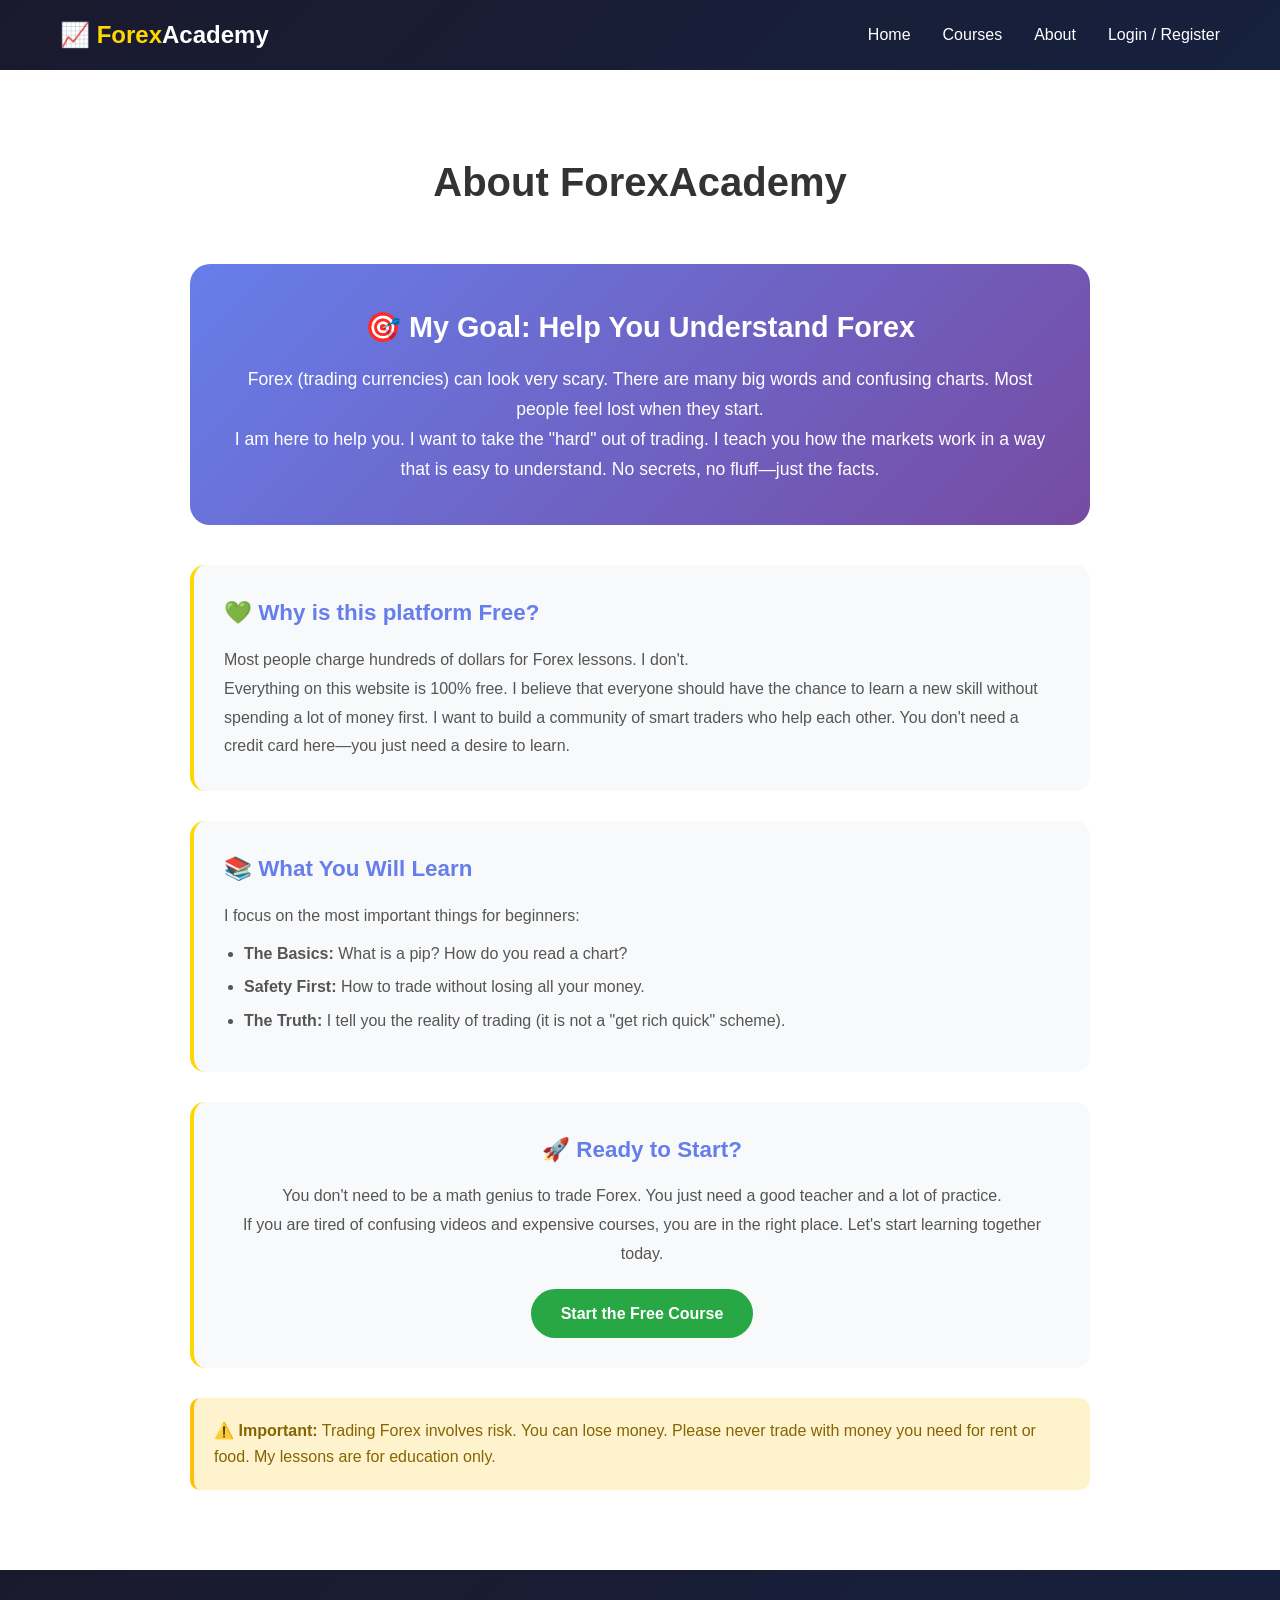
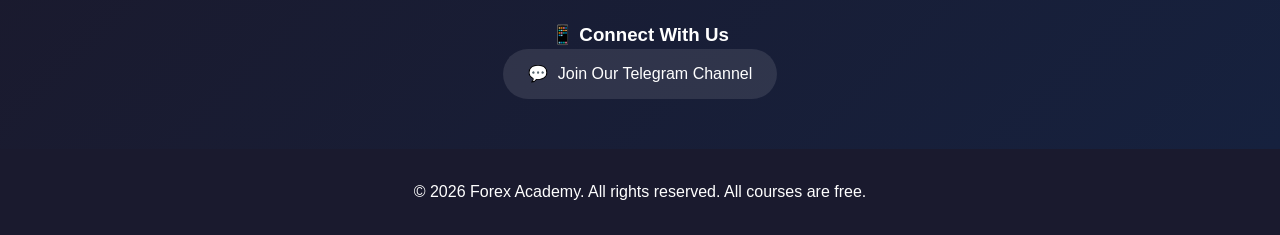
==== src/main/resources/static/about.html @ 5f7b9037 "Separate About content into dedicated about.html, keep home page clean" ====
<!DOCTYPE html>
<html lang="en">
<head>
    <meta charset="UTF-8">
    <meta name="viewport" content="width=device-width, initial-scale=1.0, user-scalable=yes">
    <title>About - Forex Academy</title>
    <style>
        * {
            margin: 0;
            padding: 0;
            box-sizing: border-box;
        }
        body {
            font-family: 'Segoe UI', Tahoma, Geneva, Verdana, sans-serif;
            line-height: 1.6;
            color: #333;
            background: #f5f5f5;
        }
        .container {
            max-width: 1200px;
            margin: 0 auto;
            padding: 0 20px;
        }

        /* Navbar */
        .navbar {
            background: linear-gradient(135deg, #1a1a2e 0%, #16213e 100%);
            color: white;
            padding: 1rem 0;
            position: sticky;
            top: 0;
            z-index: 1000;
        }
        .navbar .container {
            display: flex;
            justify-content: space-between;
            align-items: center;
        }
        .logo {
            font-size: 1.5rem;
            font-weight: bold;
        }
        .logo span {
            color: #ffd700;
        }

        /* Desktop navigation */
        .nav-links {
            display: flex;
            align-items: center;
            gap: 2rem;
        }
        .nav-links a {
            color: white;
            text-decoration: none;
            transition: color 0.3s;
        }
        .nav-links a:hover {
            color: #ffd700;
        }

        /* Hamburger */
        .hamburger {
            display: none;
            flex-direction: column;
            cursor: pointer;
            background: none;
            border: none;
            padding: 10px;
        }
        .hamburger span {
            width: 25px;
            height: 3px;
            background: white;
            margin: 3px 0;
            transition: 0.3s;
            border-radius: 2px;
        }
        .hamburger.active span:nth-child(1) {
            transform: rotate(45deg) translate(6px, 6px);
        }
        .hamburger.active span:nth-child(2) {
            opacity: 0;
        }
        .hamburger.active span:nth-child(3) {
            transform: rotate(-45deg) translate(6px, -6px);
        }

        /* Mobile Menu */
        .mobile-menu {
            display: none;
            position: fixed;
            top: 0;
            left: 0;
            width: 100%;
            height: 100%;
            background-color: rgba(0, 0, 0, 0.95);
            z-index: 999;
            flex-direction: column;
            justify-content: center;
            align-items: center;
            gap: 30px;
        }
        .mobile-menu a {
            color: white;
            text-decoration: none;
            font-size: 1.5rem;
            padding: 15px;
        }
        .close-menu {
            position: absolute;
            top: 20px;
            right: 30px;
            font-size: 40px;
            color: white;
            cursor: pointer;
            background: none;
            border: none;
        }

        /* About Section */
        .about-section {
            background: white;
            padding: 80px 0;
            min-height: calc(100vh - 200px);
        }
        .about-section h1 {
            text-align: center;
            margin-bottom: 50px;
            font-size: 2.5rem;
            color: #333;
        }
        .about-content {
            max-width: 900px;
            margin: 0 auto;
        }
        .welcome-message {
            background: linear-gradient(135deg, #667eea 0%, #764ba2 100%);
            color: white;
            padding: 40px;
            border-radius: 20px;
            margin-bottom: 40px;
            text-align: center;
        }
        .welcome-message h2 {
            font-size: 1.8rem;
            margin-bottom: 15px;
        }
        .welcome-message p {
            font-size: 1.1rem;
            line-height: 1.7;
        }
        .info-card {
            background: #f8f9fa;
            padding: 30px;
            border-radius: 15px;
            margin-bottom: 30px;
            border-left: 4px solid #ffd700;
        }
        .info-card h3 {
            color: #667eea;
            margin-bottom: 15px;
            font-size: 1.4rem;
        }
        .info-card p {
            color: #555;
            line-height: 1.8;
        }
        .info-card ul {
            margin-left: 20px;
            margin-top: 10px;
        }
        .info-card li {
            margin: 8px 0;
            color: #555;
        }
        .warning-box {
            background: #fff3cd;
            border-left: 4px solid #ffc107;
            padding: 20px;
            border-radius: 10px;
            margin-top: 30px;
        }
        .warning-box p {
            color: #856404;
            margin: 0;
        }
        .btn-start {
            display: inline-block;
            background: #28a745;
            color: white;
            padding: 12px 30px;
            border-radius: 50px;
            text-decoration: none;
            font-weight: 600;
            margin-top: 20px;
            transition: background 0.3s;
        }
        .btn-start:hover {
            background: #218838;
        }

        /* Social Section */
        .social-section {
            background: linear-gradient(135deg, #1a1a2e 0%, #16213e 100%);
            color: white;
            padding: 50px 0;
            text-align: center;
        }
        .social-icons {
            display: flex;
            justify-content: center;
            gap: 30px;
            flex-wrap: wrap;
        }
        .social-icon {
            display: inline-flex;
            align-items: center;
            gap: 10px;
            background: rgba(255,255,255,0.1);
            padding: 12px 25px;
            border-radius: 50px;
            text-decoration: none;
            color: white;
            transition: all 0.3s;
        }
        .social-icon:hover {
            background: #ffd700;
            color: #333;
        }

        footer {
            background: #1a1a2e;
            color: white;
            text-align: center;
            padding: 30px 0;
        }

        @media (max-width: 768px) {
            .nav-links {
                display: none;
            }
            .hamburger {
                display: flex;
            }
            .welcome-message {
                padding: 25px;
            }
            .info-card {
                padding: 20px;
            }
        }
    </style>
</head>
<body>
<nav class="navbar">
    <div class="container">
        <div class="logo">📈 <span>Forex</span>Academy</div>
        <div class="nav-links">
            <a href="index.html">Home</a>
            <a href="index.html#courses">Courses</a>
            <a href="about.html">About</a>
            <a href="dashboard.html" id="dashboardLink" style="display:none;">Dashboard</a>
            <a href="admin.html" id="adminLink" style="display:none;">Admin</a>
            <a href="#" id="authBtn">Login / Register</a>
        </div>
        <button class="hamburger" id="hamburgerBtn">
            <span></span><span></span><span></span>
        </button>
    </div>
</nav>

<div class="mobile-menu" id="mobileMenu">
    <button class="close-menu" id="closeMenuBtn">&times;</button>
    <a href="index.html">Home</a>
    <a href="index.html#courses">Courses</a>
    <a href="about.html">About</a>
    <a href="dashboard.html" id="mobileDashboardLink" style="display:none;">Dashboard</a>
    <a href="admin.html" id="mobileAdminLink" style="display:none;">Admin</a>
    <a href="#" id="mobileAuthBtn">Login / Register</a>
</div>

<section class="about-section">
    <div class="container">
        <h1>About ForexAcademy</h1>
        <div class="about-content">

            <div class="welcome-message">
                <h2>🎯 My Goal: Help You Understand Forex</h2>
                <p>Forex (trading currencies) can look very scary. There are many big words and confusing charts. Most people feel lost when they start.</p>
                <p>I am here to help you. I want to take the "hard" out of trading. I teach you how the markets work in a way that is easy to understand. No secrets, no fluff—just the facts.</p>
            </div>

            <div class="info-card">
                <h3>💚 Why is this platform Free?</h3>
                <p>Most people charge hundreds of dollars for Forex lessons. I don't.</p>
                <p>Everything on this website is 100% free. I believe that everyone should have the chance to learn a new skill without spending a lot of money first. I want to build a community of smart traders who help each other. You don't need a credit card here—you just need a desire to learn.</p>
            </div>

            <div class="info-card">
                <h3>📚 What You Will Learn</h3>
                <p>I focus on the most important things for beginners:</p>
                <ul>
                    <li><strong>The Basics:</strong> What is a pip? How do you read a chart?</li>
                    <li><strong>Safety First:</strong> How to trade without losing all your money.</li>
                    <li><strong>The Truth:</strong> I tell you the reality of trading (it is not a "get rich quick" scheme).</li>
                </ul>
            </div>

            <div class="info-card" style="text-align: center;">
                <h3>🚀 Ready to Start?</h3>
                <p>You don't need to be a math genius to trade Forex. You just need a good teacher and a lot of practice.</p>
                <p>If you are tired of confusing videos and expensive courses, you are in the right place. Let's start learning together today.</p>
                <a href="index.html#courses" class="btn-start">Start the Free Course</a>
            </div>

            <div class="warning-box">
                <p>⚠️ <strong>Important:</strong> Trading Forex involves risk. You can lose money. Please never trade with money you need for rent or food. My lessons are for education only.</p>
            </div>
        </div>
    </div>
</section>

<div class="social-section">
    <div class="container">
        <h3>📱 Connect With Us</h3>
        <div class="social-icons">
            <a href="https://t.me/forexbeginnersstd" target="_blank" class="social-icon telegram" rel="noopener noreferrer">
                <span>💬</span> Join Our Telegram Channel
            </a>
        </div>
    </div>
</div>

<footer>
    <div class="container">
        <p>&copy; 2026 Forex Academy. All rights reserved. All courses are free.</p>
    </div>
</footer>

<script>
    const token = localStorage.getItem('token');
    const role = localStorage.getItem('role');

    // Hamburger menu
    const hamburgerBtn = document.getElementById('hamburgerBtn');
    const mobileMenu = document.getElementById('mobileMenu');
    const closeMenuBtn = document.getElementById('closeMenuBtn');

    function closeMobileMenu() {
        if (hamburgerBtn) hamburgerBtn.classList.remove('active');
        if (mobileMenu) mobileMenu.style.display = 'none';
        document.body.style.overflow = 'auto';
    }

    function openMobileMenu() {
        if (hamburgerBtn) hamburgerBtn.classList.add('active');
        if (mobileMenu) mobileMenu.style.display = 'flex';
        document.body.style.overflow = 'hidden';
    }

    if (hamburgerBtn) hamburgerBtn.addEventListener('click', openMobileMenu);
    if (closeMenuBtn) closeMenuBtn.addEventListener('click', closeMobileMenu);
    if (mobileMenu) {
        mobileMenu.addEventListener('click', (e) => {
            if (e.target === mobileMenu) closeMobileMenu();
        });
        mobileMenu.querySelectorAll('a').forEach(link => {
            link.addEventListener('click', closeMobileMenu);
        });
    }

    function logout() {
        localStorage.clear();
        window.location.href = 'index.html';
    }

    const dashboardLink = document.getElementById('dashboardLink');
    const adminLink = document.getElementById('adminLink');
    const authBtn = document.getElementById('authBtn');
    const mobileDashboard = document.getElementById('mobileDashboardLink');
    const mobileAdmin = document.getElementById('mobileAdminLink');
    const mobileAuthBtn = document.getElementById('mobileAuthBtn');

    if (token) {
        if (authBtn) {
            authBtn.innerHTML = 'Logout';
            authBtn.onclick = logout;
        }
        if (dashboardLink) {
            dashboardLink.style.display = 'block';
            dashboardLink.href = 'dashboard.html';
        }
        if (role === 'ADMIN' && adminLink) {
            adminLink.style.display = 'block';
            adminLink.href = 'admin.html';
        }
        if (mobileAuthBtn) {
            mobileAuthBtn.innerHTML = 'Logout';
            mobileAuthBtn.onclick = () => { logout(); closeMobileMenu(); };
        }
        if (mobileDashboard) {
            mobileDashboard.style.display = 'block';
            mobileDashboard.href = 'dashboard.html';
        }
        if (role === 'ADMIN' && mobileAdmin) {
            mobileAdmin.style.display = 'block';
            mobileAdmin.href = 'admin.html';
        }
    } else {
        if (authBtn) authBtn.innerHTML = 'Login / Register';
        if (mobileAuthBtn) mobileAuthBtn.innerHTML = 'Login / Register';
    }
</script>
</body>
</html>
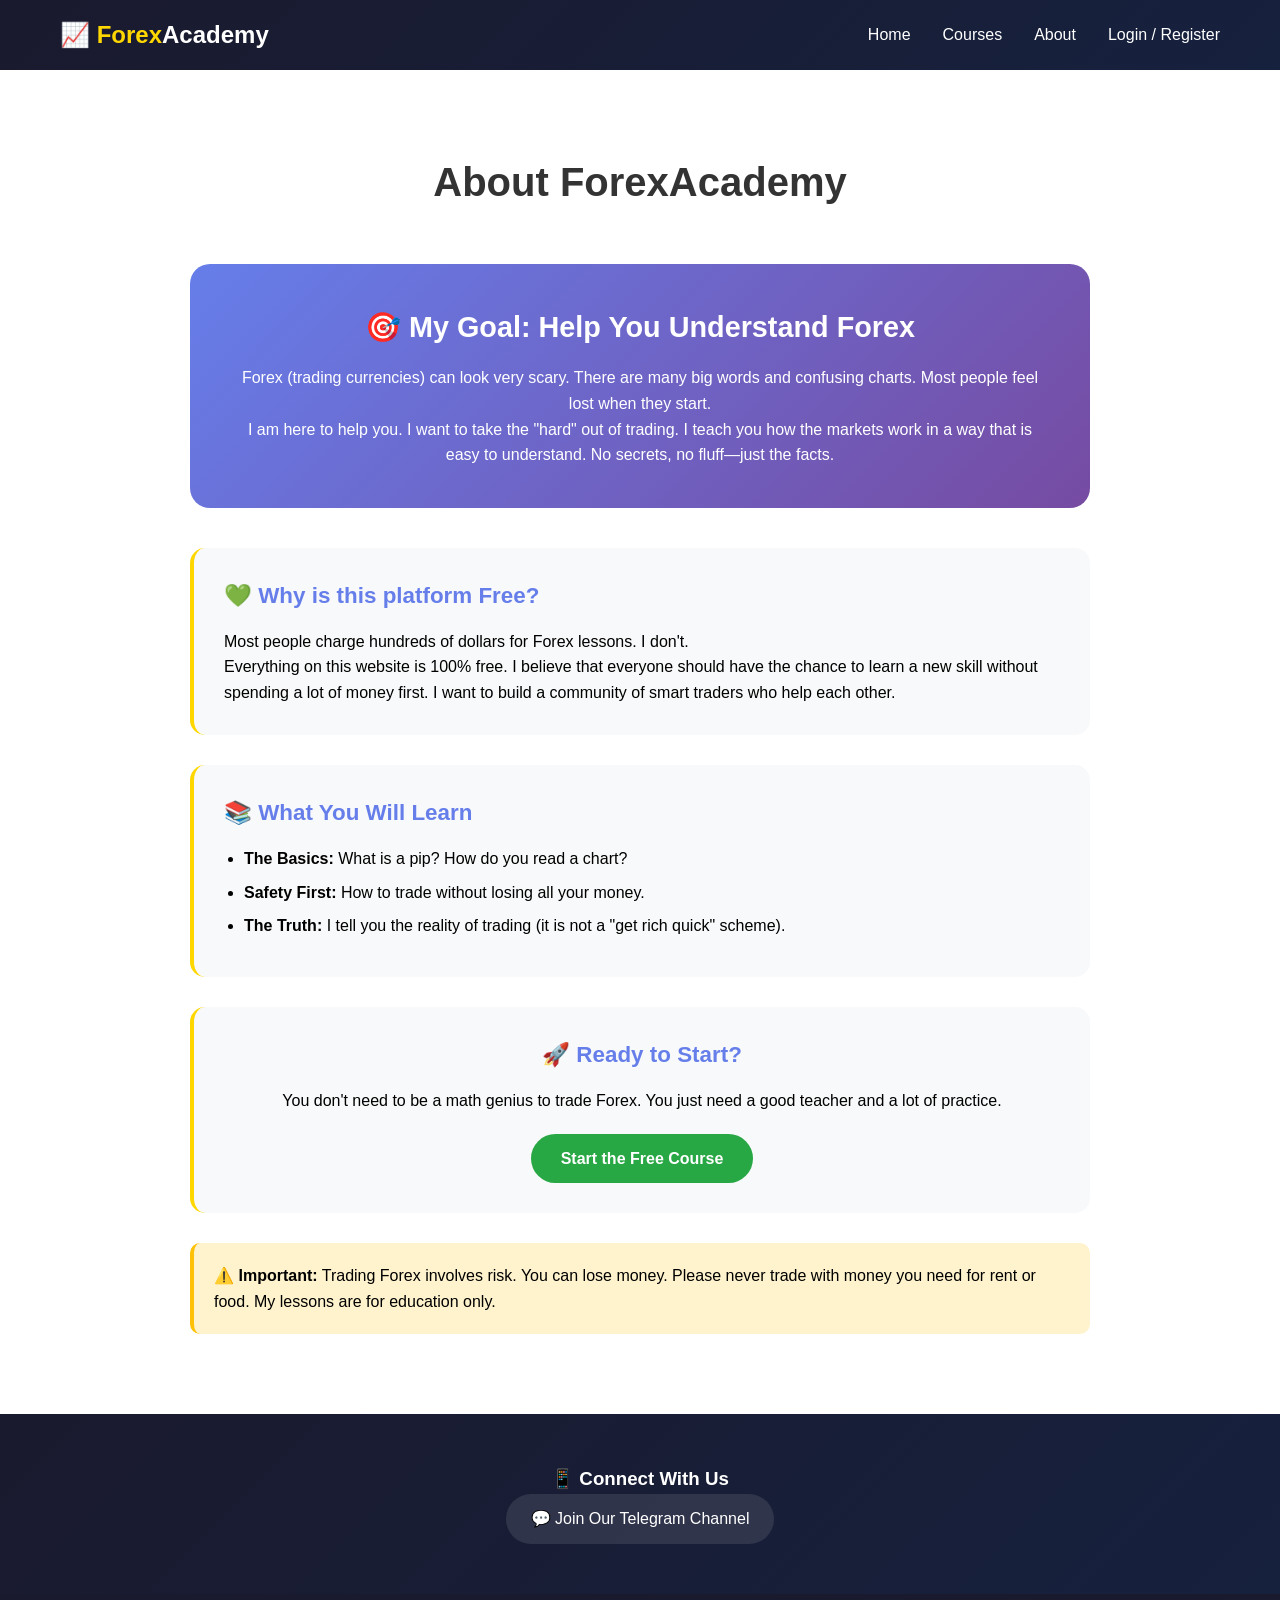
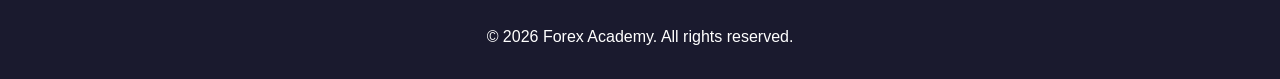
==== commit 447aa51d: "Add user profile menu with avatar, name, email, and role information to all pages" ====
--- a/src/main/resources/static/about.html
+++ b/src/main/resources/static/about.html
@@ -2,253 +2,65 @@
 <html lang="en">
 <head>
     <meta charset="UTF-8">
-    <meta name="viewport" content="width=device-width, initial-scale=1.0, user-scalable=yes">
+    <meta name="viewport" content="width=device-width, initial-scale=1.0">
     <title>About - Forex Academy</title>
     <style>
-        * {
-            margin: 0;
-            padding: 0;
-            box-sizing: border-box;
-        }
-        body {
-            font-family: 'Segoe UI', Tahoma, Geneva, Verdana, sans-serif;
-            line-height: 1.6;
-            color: #333;
-            background: #f5f5f5;
-        }
-        .container {
-            max-width: 1200px;
-            margin: 0 auto;
-            padding: 0 20px;
-        }
-
-        /* Navbar */
-        .navbar {
-            background: linear-gradient(135deg, #1a1a2e 0%, #16213e 100%);
-            color: white;
-            padding: 1rem 0;
-            position: sticky;
-            top: 0;
-            z-index: 1000;
-        }
-        .navbar .container {
-            display: flex;
-            justify-content: space-between;
-            align-items: center;
-        }
-        .logo {
-            font-size: 1.5rem;
-            font-weight: bold;
-        }
-        .logo span {
-            color: #ffd700;
-        }
-
-        /* Desktop navigation */
-        .nav-links {
-            display: flex;
-            align-items: center;
-            gap: 2rem;
-        }
-        .nav-links a {
-            color: white;
-            text-decoration: none;
-            transition: color 0.3s;
-        }
-        .nav-links a:hover {
-            color: #ffd700;
-        }
-
-        /* Hamburger */
-        .hamburger {
-            display: none;
-            flex-direction: column;
-            cursor: pointer;
-            background: none;
-            border: none;
-            padding: 10px;
-        }
-        .hamburger span {
-            width: 25px;
-            height: 3px;
-            background: white;
-            margin: 3px 0;
-            transition: 0.3s;
-            border-radius: 2px;
-        }
-        .hamburger.active span:nth-child(1) {
-            transform: rotate(45deg) translate(6px, 6px);
-        }
-        .hamburger.active span:nth-child(2) {
-            opacity: 0;
-        }
-        .hamburger.active span:nth-child(3) {
-            transform: rotate(-45deg) translate(6px, -6px);
-        }
-
-        /* Mobile Menu */
-        .mobile-menu {
-            display: none;
-            position: fixed;
-            top: 0;
-            left: 0;
-            width: 100%;
-            height: 100%;
-            background-color: rgba(0, 0, 0, 0.95);
-            z-index: 999;
-            flex-direction: column;
-            justify-content: center;
-            align-items: center;
-            gap: 30px;
-        }
-        .mobile-menu a {
-            color: white;
-            text-decoration: none;
-            font-size: 1.5rem;
-            padding: 15px;
-        }
-        .close-menu {
-            position: absolute;
-            top: 20px;
-            right: 30px;
-            font-size: 40px;
-            color: white;
-            cursor: pointer;
-            background: none;
-            border: none;
-        }
-
-        /* About Section */
-        .about-section {
-            background: white;
-            padding: 80px 0;
-            min-height: calc(100vh - 200px);
-        }
-        .about-section h1 {
-            text-align: center;
-            margin-bottom: 50px;
-            font-size: 2.5rem;
-            color: #333;
-        }
-        .about-content {
-            max-width: 900px;
-            margin: 0 auto;
-        }
-        .welcome-message {
-            background: linear-gradient(135deg, #667eea 0%, #764ba2 100%);
-            color: white;
-            padding: 40px;
-            border-radius: 20px;
-            margin-bottom: 40px;
-            text-align: center;
-        }
-        .welcome-message h2 {
-            font-size: 1.8rem;
-            margin-bottom: 15px;
-        }
-        .welcome-message p {
-            font-size: 1.1rem;
-            line-height: 1.7;
-        }
-        .info-card {
-            background: #f8f9fa;
-            padding: 30px;
-            border-radius: 15px;
-            margin-bottom: 30px;
-            border-left: 4px solid #ffd700;
-        }
-        .info-card h3 {
-            color: #667eea;
-            margin-bottom: 15px;
-            font-size: 1.4rem;
-        }
-        .info-card p {
-            color: #555;
-            line-height: 1.8;
-        }
-        .info-card ul {
-            margin-left: 20px;
-            margin-top: 10px;
-        }
-        .info-card li {
-            margin: 8px 0;
-            color: #555;
-        }
-        .warning-box {
-            background: #fff3cd;
-            border-left: 4px solid #ffc107;
-            padding: 20px;
-            border-radius: 10px;
-            margin-top: 30px;
-        }
-        .warning-box p {
-            color: #856404;
-            margin: 0;
-        }
-        .btn-start {
-            display: inline-block;
-            background: #28a745;
-            color: white;
-            padding: 12px 30px;
-            border-radius: 50px;
-            text-decoration: none;
-            font-weight: 600;
-            margin-top: 20px;
-            transition: background 0.3s;
-        }
-        .btn-start:hover {
-            background: #218838;
-        }
-
-        /* Social Section */
-        .social-section {
-            background: linear-gradient(135deg, #1a1a2e 0%, #16213e 100%);
-            color: white;
-            padding: 50px 0;
-            text-align: center;
-        }
-        .social-icons {
-            display: flex;
-            justify-content: center;
-            gap: 30px;
-            flex-wrap: wrap;
-        }
-        .social-icon {
-            display: inline-flex;
-            align-items: center;
-            gap: 10px;
-            background: rgba(255,255,255,0.1);
-            padding: 12px 25px;
-            border-radius: 50px;
-            text-decoration: none;
-            color: white;
-            transition: all 0.3s;
-        }
-        .social-icon:hover {
-            background: #ffd700;
-            color: #333;
-        }
-
-        footer {
-            background: #1a1a2e;
-            color: white;
-            text-align: center;
-            padding: 30px 0;
-        }
+        * { margin: 0; padding: 0; box-sizing: border-box; }
+        body { font-family: 'Segoe UI', Tahoma, Geneva, Verdana, sans-serif; background: #f5f5f5; line-height: 1.6; }
+        .container { max-width: 1200px; margin: 0 auto; padding: 0 20px; }
+
+        .navbar { background: linear-gradient(135deg, #1a1a2e 0%, #16213e 100%); color: white; padding: 1rem 0; }
+        .navbar .container { display: flex; justify-content: space-between; align-items: center; }
+        .logo { font-size: 1.5rem; font-weight: bold; }
+        .logo span { color: #ffd700; }
+        .nav-links { display: flex; align-items: center; gap: 2rem; }
+        .nav-links a { color: white; text-decoration: none; }
+
+        .profile-container { position: relative; display: inline-block; }
+        .profile-btn { display: flex; align-items: center; gap: 10px; background: rgba(255,255,255,0.1); border: none; padding: 8px 15px; border-radius: 40px; cursor: pointer; color: white; }
+        .profile-avatar { width: 32px; height: 32px; background: linear-gradient(135deg, #ffd700, #ff8c00); border-radius: 50%; display: flex; align-items: center; justify-content: center; font-weight: bold; color: #333; }
+        .profile-dropdown { position: absolute; top: 100%; right: 0; margin-top: 10px; background: white; border-radius: 12px; box-shadow: 0 10px 30px rgba(0,0,0,0.15); min-width: 280px; display: none; overflow: hidden; z-index: 1001; }
+        .profile-dropdown.show { display: block; animation: fadeIn 0.2s ease; }
+        .dropdown-header { padding: 20px; background: linear-gradient(135deg, #667eea, #764ba2); color: white; text-align: center; }
+        .dropdown-avatar { width: 60px; height: 60px; background: #ffd700; border-radius: 50%; display: flex; align-items: center; justify-content: center; margin: 0 auto 10px; font-size: 24px; font-weight: bold; color: #333; }
+        .dropdown-name { font-weight: bold; font-size: 16px; }
+        .dropdown-email { font-size: 12px; opacity: 0.8; }
+        .dropdown-role { display: inline-block; margin-top: 8px; padding: 4px 10px; background: rgba(255,255,255,0.2); border-radius: 20px; font-size: 11px; }
+        .dropdown-divider { height: 1px; background: #eee; }
+        .dropdown-item { display: flex; align-items: center; gap: 12px; padding: 12px 20px; color: #333; text-decoration: none; cursor: pointer; }
+        .dropdown-item:hover { background: #f5f5f5; }
+        .dropdown-logout { color: #dc3545; border-top: 1px solid #eee; }
+
+        .hamburger { display: none; flex-direction: column; cursor: pointer; background: none; border: none; padding: 10px; }
+        .hamburger span { width: 25px; height: 3px; background: white; margin: 3px 0; transition: 0.3s; border-radius: 2px; }
+
+        .mobile-menu { display: none; position: fixed; top: 0; left: 0; width: 100%; height: 100%; background-color: rgba(0,0,0,0.95); z-index: 999; flex-direction: column; justify-content: center; align-items: center; gap: 20px; }
+        .mobile-menu a { color: white; text-decoration: none; font-size: 1.5rem; padding: 15px; }
+        .close-menu { position: absolute; top: 20px; right: 30px; font-size: 40px; color: white; cursor: pointer; background: none; border: none; }
+        .mobile-profile { text-align: center; margin-bottom: 20px; }
+
+        .about-section { background: white; padding: 80px 0; min-height: calc(100vh - 200px); }
+        .about-section h1 { text-align: center; margin-bottom: 50px; font-size: 2.5rem; color: #333; }
+        .about-content { max-width: 900px; margin: 0 auto; }
+        .welcome-message { background: linear-gradient(135deg, #667eea 0%, #764ba2 100%); color: white; padding: 40px; border-radius: 20px; margin-bottom: 40px; text-align: center; }
+        .welcome-message h2 { font-size: 1.8rem; margin-bottom: 15px; }
+        .info-card { background: #f8f9fa; padding: 30px; border-radius: 15px; margin-bottom: 30px; border-left: 4px solid #ffd700; }
+        .info-card h3 { color: #667eea; margin-bottom: 15px; font-size: 1.4rem; }
+        .info-card ul { margin-left: 20px; margin-top: 10px; }
+        .info-card li { margin: 8px 0; }
+        .warning-box { background: #fff3cd; border-left: 4px solid #ffc107; padding: 20px; border-radius: 10px; margin-top: 30px; }
+        .btn-start { display: inline-block; background: #28a745; color: white; padding: 12px 30px; border-radius: 50px; text-decoration: none; font-weight: 600; margin-top: 20px; }
+        .social-section { background: linear-gradient(135deg, #1a1a2e 0%, #16213e 100%); color: white; padding: 50px 0; text-align: center; }
+        .social-icons { display: flex; justify-content: center; gap: 30px; flex-wrap: wrap; }
+        .social-icon { display: inline-flex; align-items: center; gap: 10px; background: rgba(255,255,255,0.1); padding: 12px 25px; border-radius: 50px; text-decoration: none; color: white; transition: all 0.3s; }
+        .social-icon:hover { background: #ffd700; color: #333; }
+        footer { background: #1a1a2e; color: white; text-align: center; padding: 30px 0; }
 
         @media (max-width: 768px) {
-            .nav-links {
-                display: none;
-            }
-            .hamburger {
-                display: flex;
-            }
-            .welcome-message {
-                padding: 25px;
-            }
-            .info-card {
-                padding: 20px;
-            }
+            .nav-links { display: none; }
+            .hamburger { display: flex; }
+            .welcome-message { padding: 25px; }
+            .info-card { padding: 20px; }
         }
     </style>
 </head>
@@ -262,58 +74,72 @@
             <a href="about.html">About</a>
             <a href="dashboard.html" id="dashboardLink" style="display:none;">Dashboard</a>
             <a href="admin.html" id="adminLink" style="display:none;">Admin</a>
+            <div id="profileContainer" class="profile-container" style="display:none;">
+                <button class="profile-btn" id="profileBtn">
+                    <div class="profile-avatar" id="profileAvatar">U</div>
+                    <span class="profile-name" id="profileName">User</span>
+                    <span>▼</span>
+                </button>
+                <div class="profile-dropdown" id="profileDropdown">
+                    <div class="dropdown-header">
+                        <div class="dropdown-avatar" id="dropdownAvatar">U</div>
+                        <div class="dropdown-name" id="dropdownName">User Name</div>
+                        <div class="dropdown-email" id="dropdownEmail">user@example.com</div>
+                        <div class="dropdown-role" id="dropdownRole">STUDENT</div>
+                    </div>
+                    <div class="dropdown-divider"></div>
+                    <a href="dashboard.html" class="dropdown-item">📚 My Dashboard</a>
+                    <a href="admin.html" class="dropdown-item" id="dropdownAdmin" style="display:none;">⚙️ Admin Panel</a>
+                    <div class="dropdown-divider"></div>
+                    <div class="dropdown-item dropdown-logout" id="dropdownLogout">🚪 Logout</div>
+                </div>
+            </div>
             <a href="#" id="authBtn">Login / Register</a>
         </div>
-        <button class="hamburger" id="hamburgerBtn">
-            <span></span><span></span><span></span>
-        </button>
+        <button class="hamburger" id="hamburgerBtn"><span></span><span></span><span></span></button>
     </div>
 </nav>
 
 <div class="mobile-menu" id="mobileMenu">
     <button class="close-menu" id="closeMenuBtn">&times;</button>
+    <div id="mobileProfile" class="mobile-profile" style="display:none;">
+        <div class="dropdown-avatar" id="mobileAvatar" style="margin:0 auto 10px;">U</div>
+        <div style="font-size:18px;font-weight:bold" id="mobileName">User Name</div>
+        <div style="font-size:12px;opacity:0.8" id="mobileEmail">user@example.com</div>
+        <div style="margin-top:8px"><span class="dropdown-role" id="mobileRole">STUDENT</span></div>
+    </div>
     <a href="index.html">Home</a>
     <a href="index.html#courses">Courses</a>
     <a href="about.html">About</a>
     <a href="dashboard.html" id="mobileDashboardLink" style="display:none;">Dashboard</a>
     <a href="admin.html" id="mobileAdminLink" style="display:none;">Admin</a>
     <a href="#" id="mobileAuthBtn">Login / Register</a>
+    <a href="#" id="mobileLogoutBtn" style="display:none; color:#ff6b6b;">Logout</a>
 </div>
 
 <section class="about-section">
     <div class="container">
         <h1>About ForexAcademy</h1>
         <div class="about-content">
-
             <div class="welcome-message">
                 <h2>🎯 My Goal: Help You Understand Forex</h2>
                 <p>Forex (trading currencies) can look very scary. There are many big words and confusing charts. Most people feel lost when they start.</p>
                 <p>I am here to help you. I want to take the "hard" out of trading. I teach you how the markets work in a way that is easy to understand. No secrets, no fluff—just the facts.</p>
             </div>
-
             <div class="info-card">
                 <h3>💚 Why is this platform Free?</h3>
                 <p>Most people charge hundreds of dollars for Forex lessons. I don't.</p>
-                <p>Everything on this website is 100% free. I believe that everyone should have the chance to learn a new skill without spending a lot of money first. I want to build a community of smart traders who help each other. You don't need a credit card here—you just need a desire to learn.</p>
-            </div>
-
+                <p>Everything on this website is 100% free. I believe that everyone should have the chance to learn a new skill without spending a lot of money first. I want to build a community of smart traders who help each other.</p>
+            </div>
             <div class="info-card">
                 <h3>📚 What You Will Learn</h3>
-                <p>I focus on the most important things for beginners:</p>
-                <ul>
-                    <li><strong>The Basics:</strong> What is a pip? How do you read a chart?</li>
-                    <li><strong>Safety First:</strong> How to trade without losing all your money.</li>
-                    <li><strong>The Truth:</strong> I tell you the reality of trading (it is not a "get rich quick" scheme).</li>
-                </ul>
-            </div>
-
-            <div class="info-card" style="text-align: center;">
+                <ul><li><strong>The Basics:</strong> What is a pip? How do you read a chart?</li><li><strong>Safety First:</strong> How to trade without losing all your money.</li><li><strong>The Truth:</strong> I tell you the reality of trading (it is not a "get rich quick" scheme).</li></ul>
+            </div>
+            <div class="info-card" style="text-align:center">
                 <h3>🚀 Ready to Start?</h3>
                 <p>You don't need to be a math genius to trade Forex. You just need a good teacher and a lot of practice.</p>
-                <p>If you are tired of confusing videos and expensive courses, you are in the right place. Let's start learning together today.</p>
                 <a href="index.html#courses" class="btn-start">Start the Free Course</a>
             </div>
-
             <div class="warning-box">
                 <p>⚠️ <strong>Important:</strong> Trading Forex involves risk. You can lose money. Please never trade with money you need for rent or food. My lessons are for education only.</p>
             </div>
@@ -324,93 +150,121 @@
 <div class="social-section">
     <div class="container">
         <h3>📱 Connect With Us</h3>
-        <div class="social-icons">
-            <a href="https://t.me/forexbeginnersstd" target="_blank" class="social-icon telegram" rel="noopener noreferrer">
-                <span>💬</span> Join Our Telegram Channel
-            </a>
-        </div>
+        <div class="social-icons"><a href="https://t.me/forexbeginnersstd" target="_blank" class="social-icon">💬 Join Our Telegram Channel</a></div>
     </div>
 </div>
 
-<footer>
-    <div class="container">
-        <p>&copy; 2026 Forex Academy. All rights reserved. All courses are free.</p>
-    </div>
-</footer>
+<footer><div class="container"><p>&copy; 2026 Forex Academy. All rights reserved.</p></div></footer>
 
 <script>
+    const API_BASE = '/api';
     const token = localStorage.getItem('token');
-    const role = localStorage.getItem('role');
-
-    // Hamburger menu
+
+    // Profile functions
+    let currentUser = { fullName: localStorage.getItem('fullName') || 'User', email: '', role: localStorage.getItem('role') || 'STUDENT' };
+    async function fetchCurrentUser() {
+        try {
+            const response = await fetch(`${API_BASE}/auth/me`, { headers: { 'Authorization': `Bearer ${token}` } });
+            if (response.ok) { const user = await response.json(); currentUser = { fullName: user.fullName, email: user.email, role: user.role }; }
+        } catch (error) { console.error('Error:', error); }
+    }
+    function updateProfileUI() {
+        const fullName = currentUser.fullName || 'User';
+        const email = currentUser.email || 'user@example.com';
+        const role = currentUser.role || 'STUDENT';
+        const initials = fullName.split(' ').map(n => n[0]).join('').toUpperCase().substring(0, 2);
+        ['profileAvatar', 'dropdownAvatar', 'mobileAvatar'].forEach(id => { const el = document.getElementById(id); if (el) el.textContent = initials; });
+        const profileName = document.getElementById('profileName'); if (profileName) profileName.textContent = fullName.split(' ')[0];
+        const dropdownName = document.getElementById('dropdownName'); if (dropdownName) dropdownName.textContent = fullName;
+        const dropdownEmail = document.getElementById('dropdownEmail'); if (dropdownEmail) dropdownEmail.textContent = email;
+        const dropdownRole = document.getElementById('dropdownRole'); if (dropdownRole) dropdownRole.textContent = role;
+        document.getElementById('mobileName').textContent = fullName;
+        document.getElementById('mobileEmail').textContent = email;
+        document.getElementById('mobileRole').textContent = role;
+        const dropdownAdmin = document.getElementById('dropdownAdmin');
+        if (dropdownAdmin) dropdownAdmin.style.display = role === 'ADMIN' ? 'block' : 'none';
+    }
+    function initProfileMenu() {
+        const profileBtn = document.getElementById('profileBtn');
+        const profileDropdown = document.getElementById('profileDropdown');
+        if (profileBtn && profileDropdown) {
+            profileBtn.addEventListener('click', (e) => { e.stopPropagation(); profileDropdown.classList.toggle('show'); });
+            document.addEventListener('click', (e) => { if (!profileBtn.contains(e.target) && !profileDropdown.contains(e.target)) profileDropdown.classList.remove('show'); });
+        }
+    }
+    async function handleLogout() {
+        try { if (token) await fetch(`${API_BASE}/auth/logout`, { method: 'POST', headers: { 'Authorization': `Bearer ${token}` } }); }
+        catch (error) { console.error('Logout error:', error); }
+        finally { localStorage.clear(); window.location.href = 'index.html'; }
+    }
+
+    // Hamburger
     const hamburgerBtn = document.getElementById('hamburgerBtn');
     const mobileMenu = document.getElementById('mobileMenu');
     const closeMenuBtn = document.getElementById('closeMenuBtn');
-
-    function closeMobileMenu() {
-        if (hamburgerBtn) hamburgerBtn.classList.remove('active');
-        if (mobileMenu) mobileMenu.style.display = 'none';
-        document.body.style.overflow = 'auto';
-    }
-
-    function openMobileMenu() {
-        if (hamburgerBtn) hamburgerBtn.classList.add('active');
-        if (mobileMenu) mobileMenu.style.display = 'flex';
-        document.body.style.overflow = 'hidden';
-    }
-
+    function closeMobileMenu() { if (hamburgerBtn) hamburgerBtn.classList.remove('active'); if (mobileMenu) mobileMenu.style.display = 'none'; document.body.style.overflow = 'auto'; }
+    function openMobileMenu() { if (hamburgerBtn) hamburgerBtn.classList.add('active'); if (mobileMenu) mobileMenu.style.display = 'flex'; document.body.style.overflow = 'hidden'; }
     if (hamburgerBtn) hamburgerBtn.addEventListener('click', openMobileMenu);
     if (closeMenuBtn) closeMenuBtn.addEventListener('click', closeMobileMenu);
-    if (mobileMenu) {
-        mobileMenu.addEventListener('click', (e) => {
-            if (e.target === mobileMenu) closeMobileMenu();
-        });
-        mobileMenu.querySelectorAll('a').forEach(link => {
-            link.addEventListener('click', closeMobileMenu);
-        });
-    }
-
-    function logout() {
-        localStorage.clear();
-        window.location.href = 'index.html';
-    }
-
-    const dashboardLink = document.getElementById('dashboardLink');
-    const adminLink = document.getElementById('adminLink');
+
+    function updateNavigation() {
+        const loggedIn = !!token;
+        const role = localStorage.getItem('role');
+        const dashboardLink = document.getElementById('dashboardLink');
+        const adminLink = document.getElementById('adminLink');
+        const authBtn = document.getElementById('authBtn');
+        const profileContainer = document.getElementById('profileContainer');
+        const mobileDashboard = document.getElementById('mobileDashboardLink');
+        const mobileAdmin = document.getElementById('mobileAdminLink');
+        const mobileAuthBtn = document.getElementById('mobileAuthBtn');
+        const mobileLogoutBtn = document.getElementById('mobileLogoutBtn');
+        const mobileProfile = document.getElementById('mobileProfile');
+
+        if (loggedIn) {
+            if (profileContainer) profileContainer.style.display = 'inline-block';
+            if (authBtn) authBtn.style.display = 'none';
+            if (dashboardLink) { dashboardLink.style.display = 'block'; dashboardLink.href = 'dashboard.html'; }
+            if (role === 'ADMIN' && adminLink) { adminLink.style.display = 'block'; adminLink.href = 'admin.html'; }
+            if (mobileDashboard) mobileDashboard.style.display = 'block';
+            if (role === 'ADMIN' && mobileAdmin) mobileAdmin.style.display = 'block';
+            if (mobileAuthBtn) mobileAuthBtn.style.display = 'none';
+            if (mobileLogoutBtn) { mobileLogoutBtn.style.display = 'block'; mobileLogoutBtn.onclick = (e) => { e.preventDefault(); handleLogout(); }; }
+            if (mobileProfile) mobileProfile.style.display = 'block';
+        } else {
+            if (profileContainer) profileContainer.style.display = 'none';
+            if (authBtn) authBtn.style.display = 'inline-block';
+            if (dashboardLink) dashboardLink.style.display = 'none';
+            if (adminLink) adminLink.style.display = 'none';
+            if (mobileDashboard) mobileDashboard.style.display = 'none';
+            if (mobileAdmin) mobileAdmin.style.display = 'none';
+            if (mobileAuthBtn) mobileAuthBtn.style.display = 'block';
+            if (mobileLogoutBtn) mobileLogoutBtn.style.display = 'none';
+            if (mobileProfile) mobileProfile.style.display = 'none';
+        }
+    }
+
     const authBtn = document.getElementById('authBtn');
-    const mobileDashboard = document.getElementById('mobileDashboardLink');
-    const mobileAdmin = document.getElementById('mobileAdminLink');
     const mobileAuthBtn = document.getElementById('mobileAuthBtn');
-
-    if (token) {
-        if (authBtn) {
-            authBtn.innerHTML = 'Logout';
-            authBtn.onclick = logout;
-        }
-        if (dashboardLink) {
-            dashboardLink.style.display = 'block';
-            dashboardLink.href = 'dashboard.html';
-        }
-        if (role === 'ADMIN' && adminLink) {
-            adminLink.style.display = 'block';
-            adminLink.href = 'admin.html';
-        }
-        if (mobileAuthBtn) {
-            mobileAuthBtn.innerHTML = 'Logout';
-            mobileAuthBtn.onclick = () => { logout(); closeMobileMenu(); };
-        }
-        if (mobileDashboard) {
-            mobileDashboard.style.display = 'block';
-            mobileDashboard.href = 'dashboard.html';
-        }
-        if (role === 'ADMIN' && mobileAdmin) {
-            mobileAdmin.style.display = 'block';
-            mobileAdmin.href = 'admin.html';
-        }
-    } else {
-        if (authBtn) authBtn.innerHTML = 'Login / Register';
-        if (mobileAuthBtn) mobileAuthBtn.innerHTML = 'Login / Register';
-    }
+    if (authBtn) {
+        authBtn.onclick = (e) => {
+            e.preventDefault();
+            if (token) { localStorage.clear(); window.location.reload(); }
+            else { document.getElementById('authModal') ? document.getElementById('authModal').style.display = 'block' : alert('Please go to home page to login'); }
+        };
+    }
+    if (mobileAuthBtn) {
+        mobileAuthBtn.onclick = (e) => {
+            e.preventDefault();
+            if (token) { localStorage.clear(); window.location.reload(); }
+            else { document.getElementById('authModal') ? document.getElementById('authModal').style.display = 'block' : alert('Please go to home page to login'); closeMobileMenu(); }
+        };
+    }
+
+    const dropdownLogout = document.getElementById('dropdownLogout');
+    if (dropdownLogout) dropdownLogout.addEventListener('click', handleLogout);
+
+    fetchCurrentUser().then(() => { updateProfileUI(); initProfileMenu(); });
+    updateNavigation();
 </script>
 </body>
 </html>
